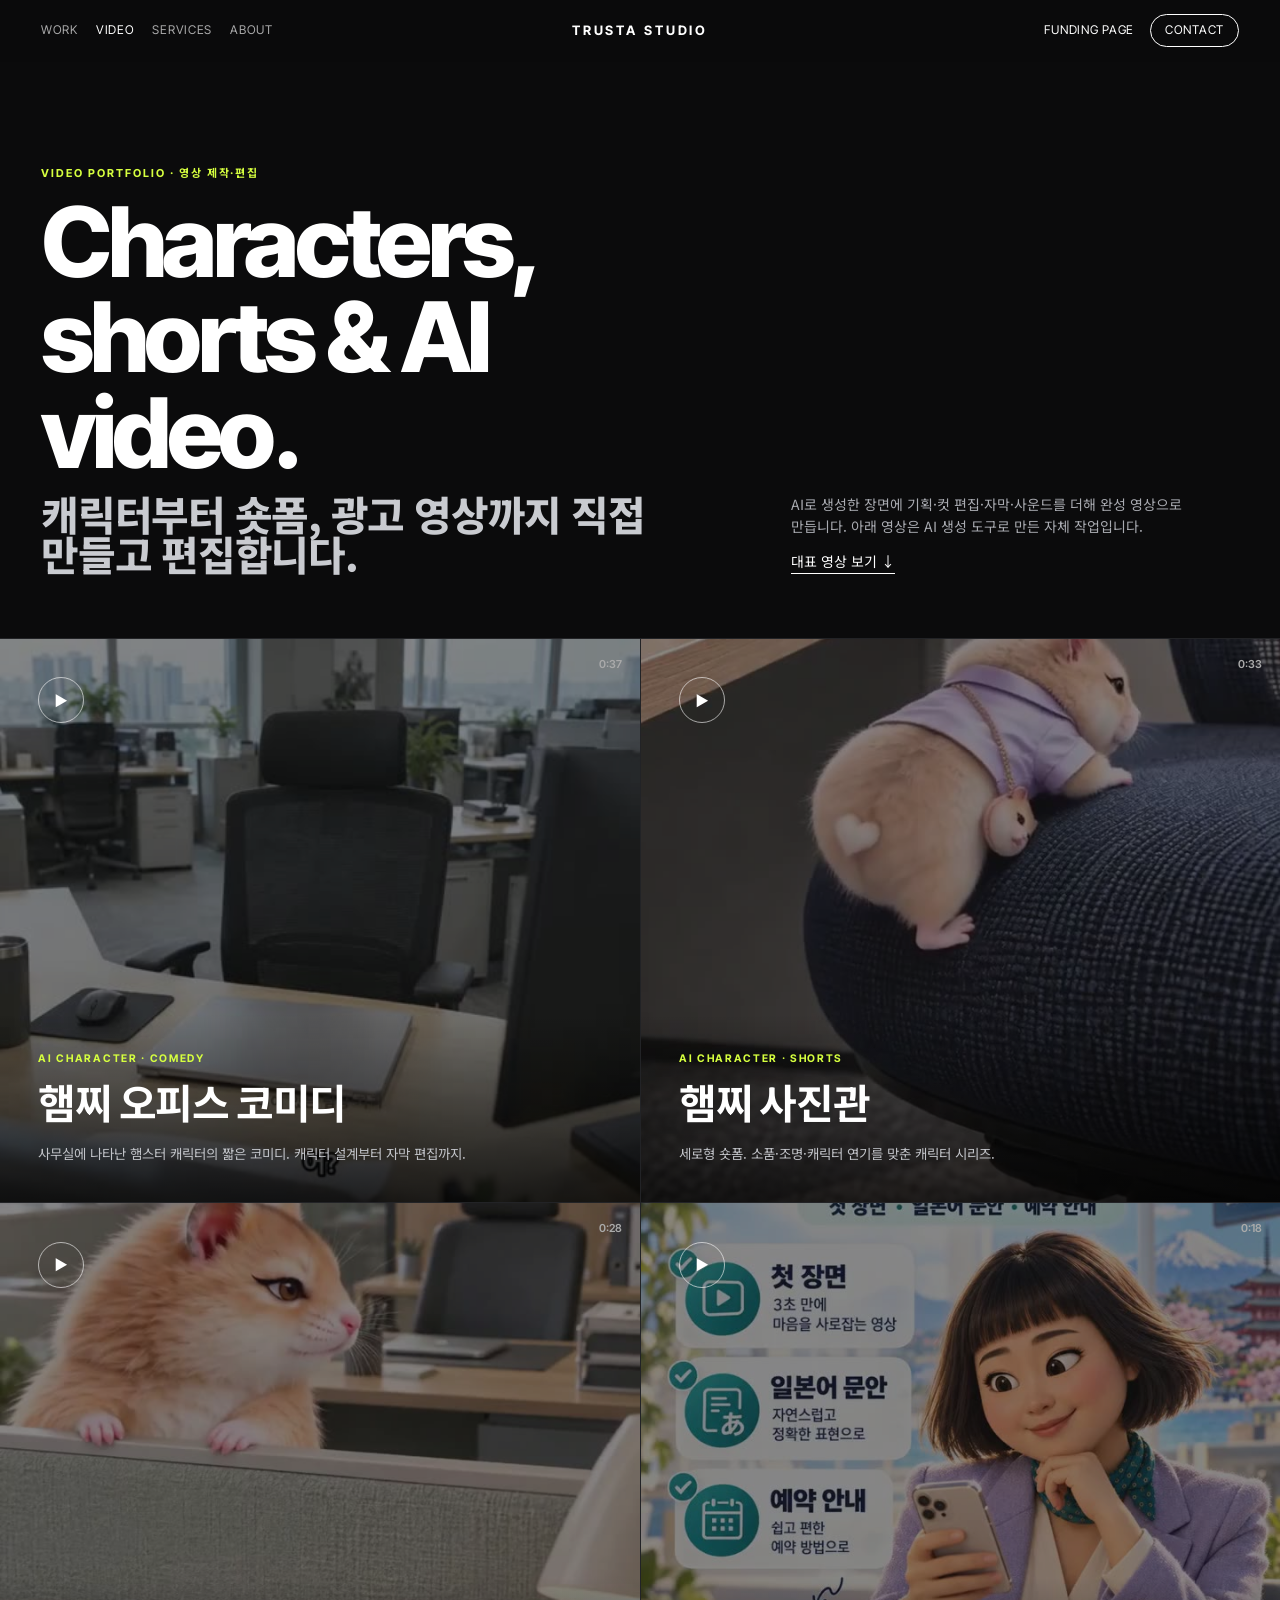
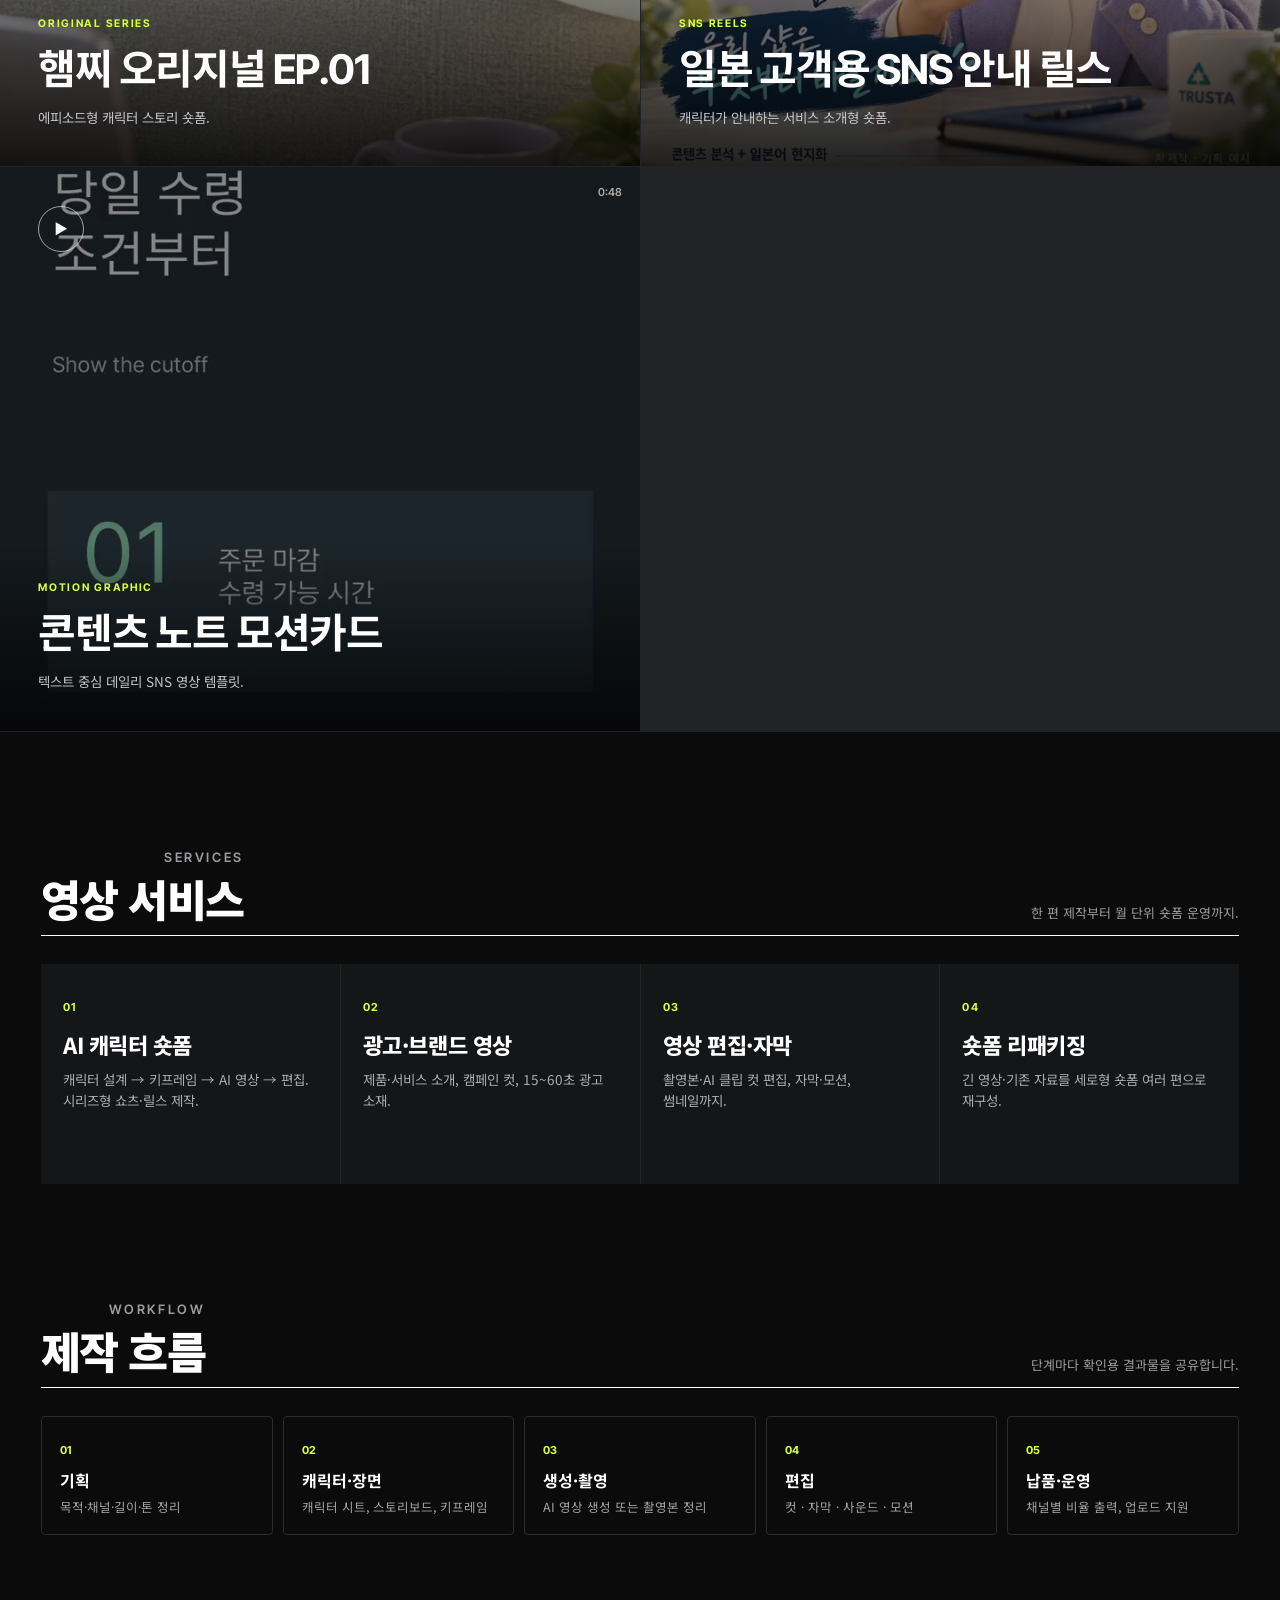
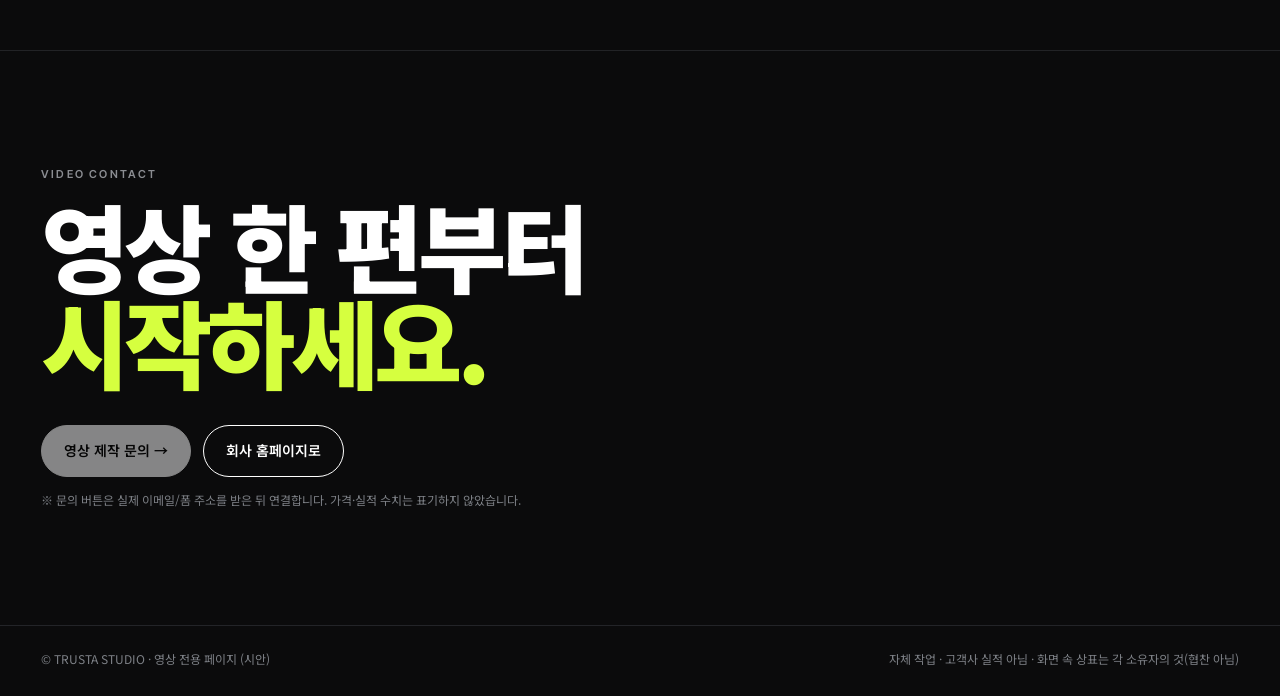
==== video.html @ 5128ac36 "TRUSTA STUDIO homepage draft Co-Authored-By: Claude Sonnet 5.5 <noreply@anthropic.com>" ====
<!doctype html>
<html lang="ko">
<head>
<meta charset="utf-8">
<meta name="viewport" content="width=device-width, initial-scale=1">
<title>TRUSTA STUDIO — Video · 영상 제작·편집</title>
<link rel="preconnect" href="https://fonts.googleapis.com">
<link rel="preconnect" href="https://fonts.gstatic.com" crossorigin>
<link href="https://fonts.googleapis.com/css2?family=Inter+Tight:wght@400;500;600;700;800&family=Noto+Sans+KR:wght@400;500;700;800;900&display=swap" rel="stylesheet">
<link rel="stylesheet" href="assets/site.css">
<style>
body{background:var(--dark);color:#fff}
.vhero{display:grid;grid-template-columns:1.6fr 1fr;gap:32px;align-items:end;padding-top:clamp(48px,8vw,110px);padding-bottom:clamp(36px,5vw,64px)}
.vhero .lab{font:700 11px var(--sans);letter-spacing:.18em;color:var(--lime);text-transform:uppercase}
.vhero h1{font-family:var(--sans);font-weight:800;font-size:clamp(44px,7.6vw,118px);line-height:.98;letter-spacing:-.045em;margin-top:14px}
.vhero h1 small{display:block;font-family:var(--kr);font-weight:800;font-size:.42em;letter-spacing:-.03em;color:#c9cbd0;margin-top:14px}
.vhero aside{font-size:14px;color:#a9abb1}
.vhero aside a{display:inline-block;margin-top:14px;color:#fff;border-bottom:1px solid}
@media(max-width:860px){.vhero{grid-template-columns:1fr}}
.vgrid{display:grid;grid-template-columns:1fr 1fr;gap:1px;background:#222326;border-top:1px solid #222326;border-bottom:1px solid #222326}
.vcard{position:relative;background:var(--dark);min-height:clamp(320px,44vw,620px);overflow:hidden;cursor:pointer;display:flex;align-items:flex-end}
.vcard video{position:absolute;inset:0;width:100%;height:100%;object-fit:cover;opacity:.55;transition:opacity .5s, transform 1s}
.vcard:hover video{opacity:.85;transform:scale(1.03)}
.vcard .txt{position:relative;z-index:2;padding:clamp(18px,3vw,40px);width:100%;background:linear-gradient(0deg,rgba(0,0,0,.75),transparent)}
.vcard .lab{font:700 10.5px var(--sans);letter-spacing:.16em;color:var(--lime);text-transform:uppercase}
.vcard h3{font-family:var(--sans);font-weight:700;font-size:clamp(26px,3.2vw,46px);letter-spacing:-.03em;margin:8px 0 6px}
.vcard p{font-size:13.5px;color:#c1c3c8;max-width:440px}
.vcard .pb{position:absolute;z-index:3;left:clamp(18px,3vw,40px);top:clamp(18px,3vw,40px);width:46px;height:46px;border-radius:50%;border:1px solid rgba(255,255,255,.6);display:grid;place-items:center;font-size:14px}
.vcard .dur{position:absolute;z-index:3;right:18px;top:18px;font:600 11px var(--sans);color:#aaa}
.vcard.tall video{object-position:center 30%}
@media(max-width:760px){.vgrid{grid-template-columns:1fr}}
.vsvc{display:grid;grid-template-columns:repeat(4,1fr);gap:1px;background:#222326}
.vsvc div{background:var(--dark-2);padding:28px 22px;min-height:220px}
.vsvc b{font:700 11px var(--sans);letter-spacing:.14em;color:var(--lime)}
.vsvc h4{font-size:22px;font-weight:800;margin:10px 0 8px;letter-spacing:-.02em}
.vsvc p{font-size:13.5px;color:#a9abb1}
@media(max-width:900px){.vsvc{grid-template-columns:1fr 1fr}}
@media(max-width:520px){.vsvc{grid-template-columns:1fr}}
.dark .sh{border-color:#fff}.dark .sh p{color:#9a9ca1}
.flow{display:grid;grid-template-columns:repeat(5,1fr);gap:10px;counter-reset:s}
.flow div{border:1px solid #2a2b2f;border-radius:4px;padding:18px}
.flow div::before{counter-increment:s;content:"0" counter(s);font:700 11px var(--sans);color:var(--lime)}
.flow h4{font-size:16px;margin:8px 0 4px}.flow p{font-size:12.5px;color:#a0a2a8}
@media(max-width:900px){.flow{grid-template-columns:1fr 1fr}}
</style>
</head>
<body>
<header class="top dark">
  <nav>
    <a href="index.html#work">Work</a>
    <a href="video.html" class="on">Video</a>
    <a href="index.html#services" class="opt">Services</a>
    <a href="index.html#about" class="opt">About</a>
  </nav>
  <a class="brand" href="index.html">TRUSTA STUDIO</a>
  <div class="right"><a href="wadiz/index.html">Funding page</a><a class="cta" href="#contact">Contact</a></div>
</header>

<section class="pad vhero">
  <div>
    <p class="lab">Video portfolio · 영상 제작·편집</p>
    <h1>Characters, shorts &amp; AI video.<small>캐릭터부터 숏폼, 광고 영상까지 직접 만들고 편집합니다.</small></h1>
  </div>
  <aside>AI로 생성한 장면에 기획·컷 편집·자막·사운드를 더해 완성 영상으로 만듭니다. 아래 영상은 AI 생성 도구로 만든 자체 작업입니다.<br><a href="#reel">대표 영상 보기 ↓</a></aside>
</section>

<section class="vgrid" id="reel"></section>

<section class="pad sec dark">
  <div class="sh"><div><p class="eyebrow">Services</p><h2>영상 서비스</h2></div><p>한 편 제작부터 월 단위 숏폼 운영까지.</p></div>
  <div class="vsvc">
    <div><b>01</b><h4>AI 캐릭터 숏폼</h4><p>캐릭터 설계 → 키프레임 → AI 영상 → 편집. 시리즈형 쇼츠·릴스 제작.</p></div>
    <div><b>02</b><h4>광고·브랜드 영상</h4><p>제품·서비스 소개, 캠페인 컷, 15~60초 광고 소재.</p></div>
    <div><b>03</b><h4>영상 편집·자막</h4><p>촬영본·AI 클립 컷 편집, 자막·모션, 썸네일까지.</p></div>
    <div><b>04</b><h4>숏폼 리패키징</h4><p>긴 영상·기존 자료를 세로형 숏폼 여러 편으로 재구성.</p></div>
  </div>
</section>

<section class="pad sec dark" style="padding-top:0">
  <div class="sh"><div><p class="eyebrow">Workflow</p><h2>제작 흐름</h2></div><p>단계마다 확인용 결과물을 공유합니다.</p></div>
  <div class="flow">
    <div><h4>기획</h4><p>목적·채널·길이·톤 정리</p></div>
    <div><h4>캐릭터·장면</h4><p>캐릭터 시트, 스토리보드, 키프레임</p></div>
    <div><h4>생성·촬영</h4><p>AI 영상 생성 또는 촬영본 정리</p></div>
    <div><h4>편집</h4><p>컷 · 자막 · 사운드 · 모션</p></div>
    <div><h4>납품·운영</h4><p>채널별 비율 출력, 업로드 지원</p></div>
  </div>
</section>

<section class="contact pad sec" id="contact" style="border-top:1px solid #222326">
  <p class="eyebrow" style="color:#8b8d92">Video contact</p>
  <h2 style="margin-top:14px">영상 한 편부터<br><span style="color:var(--lime)">시작하세요.</span></h2>
  <div class="row"><a class="btn solid" href="#" aria-disabled="true" title="실제 문의 채널 연결 필요">영상 제작 문의 →</a><a class="btn" href="index.html">회사 홈페이지로</a></div>
  <p style="margin-top:14px;font-size:12px;color:#7d8086">※ 문의 버튼은 실제 이메일/폼 주소를 받은 뒤 연결합니다. 가격·실적 수치는 표기하지 않았습니다.</p>
</section>
<footer class="foot pad"><span>© TRUSTA STUDIO · 영상 전용 페이지 (시안)</span><span>자체 작업 · 고객사 실적 아님 · 화면 속 상표는 각 소유자의 것(협찬 아님)</span></footer>

<div class="lb" id="lb"><button id="lbx" aria-label="닫기">×</button><div id="lbm"></div><p id="lbc"></p></div>
<script>
const V=[
 ["hamster_office_16x9","AI Character · Comedy","햄찌 오피스 코미디","사무실에 나타난 햄스터 캐릭터의 짧은 코미디. 캐릭터 설계부터 자막 편집까지.","0:37"],
 ["hamzzi_office_9x16","AI Character · Shorts","햄찌 사진관","세로형 숏폼. 소품·조명·캐릭터 연기를 맞춘 캐릭터 시리즈.","0:33"],
 ["hamzzi_ep01_9x16","Original Series","햄찌 오리지널 EP.01","에피소드형 캐릭터 스토리 숏폼.","0:28"],
 ["sns_character_short","SNS Reels","일본 고객용 SNS 안내 릴스","캐릭터가 안내하는 서비스 소개형 숏폼.","0:18"],
 ["sns_motion_card","Motion Graphic","콘텐츠 노트 모션카드","텍스트 중심 데일리 SNS 영상 템플릿.","0:48"]
];
document.getElementById('reel').innerHTML=V.map(([f,l,t,d,du])=>`<article class="vcard" data-src="assets/video/${f}.mp4" data-t="${t}">
<video src="assets/video/${f}.mp4" poster="assets/video/${f}.jpg" muted loop playsinline preload="none"></video>
<span class="pb">▶</span><span class="dur">${du}</span>
<div class="txt"><p class="lab">${l}</p><h3>${t}</h3><p>${d}</p></div></article>`).join('');
const cards=[...document.querySelectorAll('.vcard')];
cards.forEach(c=>{const v=c.querySelector('video');c.addEventListener('mouseenter',()=>v.play().catch(()=>{}));c.addEventListener('mouseleave',()=>v.pause())});
const vio=new IntersectionObserver(es=>es.forEach(x=>{if(matchMedia('(hover:none)').matches){const v=x.target.querySelector('video');x.isIntersecting?v.play().catch(()=>{}):v.pause()}}),{threshold:.5});
cards.forEach(c=>vio.observe(c));
const lb=document.getElementById('lb'),lbm=document.getElementById('lbm');
document.addEventListener('click',e=>{const c=e.target.closest('[data-src]');if(c){lbm.innerHTML=`<video src="${c.dataset.src}" controls autoplay playsinline></video>`;document.getElementById('lbc').textContent=c.dataset.t;lb.classList.add('on');return}
 if(e.target===lb||e.target.id==='lbx'){lb.classList.remove('on');lbm.innerHTML=''}});
addEventListener('keydown',e=>{if(e.key==='Escape'){lb.classList.remove('on');lbm.innerHTML=''}});
</script>
</body>
</html>
---- assets/site.css ----
/* TRUSTA STUDIO v2 — 레퍼런스 구조 분석 반영
   BUCK: 상단 소개문 + 2열 작업 카드(라벨·제목·한줄설명) + 분야 필터
   Ordinary People: 좌측 소문자 메뉴 · 중앙 로고 · 프로젝트명|분야|설명 3단 + 풀블리드 이미지
   studio fnt: 검정 배경 4열 프로젝트 인덱스
   HMS Studio: 어두운 영상 페이지 · 대형 헤드라인 · 재생 버튼 카드 · 포인트 컬러 라벨
   Plus X: 서비스 분류형 회사 소개 (사이트가 자동 접속에서 로딩되지 않아 화면 분석 못함) */
:root{
  --bg:#ffffff; --ink:#0b0b0c; --mute:#8b8d92; --line:#e6e6e6; --soft:#f3f3f2;
  --dark:#0b0b0c; --dark-2:#151618; --accent:#2f6bff; --lime:#d6ff3f;
  --sans:"Inter Tight","Noto Sans KR",system-ui,sans-serif;
  --kr:"Noto Sans KR",system-ui,sans-serif;
  --pad:clamp(16px,3.2vw,48px);
}
*{box-sizing:border-box;margin:0;padding:0}
html{scroll-behavior:smooth}
body{background:var(--bg);color:var(--ink);font-family:var(--kr);line-height:1.55;-webkit-font-smoothing:antialiased;overflow-x:hidden;word-break:keep-all}
img,video{display:block;max-width:100%}
a{color:inherit;text-decoration:none}
.pad{padding-left:var(--pad);padding-right:var(--pad)}
.eyebrow{font-family:var(--sans);font-size:11px;letter-spacing:.2em;text-transform:uppercase;font-weight:600;color:var(--mute)}

/* header (Ordinary People형) */
.top{position:sticky;top:0;z-index:40;display:grid;grid-template-columns:1fr auto 1fr;align-items:center;padding:14px var(--pad);background:rgba(255,255,255,.92);backdrop-filter:blur(10px);border-bottom:1px solid transparent;font-family:var(--sans);font-size:12px;letter-spacing:.06em;text-transform:uppercase}
.top.dark{background:rgba(11,11,12,.88);color:#fff}
.top nav{display:flex;gap:18px}
.top nav a{opacity:.65}.top nav a:hover,.top nav a.on{opacity:1}
.top .brand{font-weight:700;letter-spacing:.22em;font-size:13px;white-space:nowrap}
.top .right{justify-self:end;display:flex;gap:16px;align-items:center}
.top .cta{border:1px solid currentColor;border-radius:99px;padding:6px 14px;white-space:nowrap}
@media(max-width:760px){.top{grid-template-columns:auto 1fr;gap:12px}.top .brand{order:-1;justify-self:start}.top nav{justify-self:end;gap:12px;font-size:10.5px}.top .right{display:none}}
@media(max-width:400px){.top nav a.opt{display:none}}

/* intro statement (BUCK·OP형) */
.intro{display:grid;grid-template-columns:2fr 1fr;gap:32px;padding-top:clamp(36px,6vw,80px);padding-bottom:clamp(28px,4vw,48px)}
.intro h1{font-weight:500;font-size:clamp(24px,3.1vw,44px);line-height:1.3;letter-spacing:-.025em;max-width:22em}
.intro h1 b{font-weight:800}
.intro aside{justify-self:end;font-size:13px;color:var(--mute);display:flex;flex-direction:column;gap:6px;text-align:right}
.intro aside a{color:var(--ink)}
@media(max-width:760px){.intro{grid-template-columns:1fr}.intro aside{justify-self:start;text-align:left;flex-direction:row;flex-wrap:wrap;gap:14px}}

/* showreel */
.reel{position:relative;margin:0 var(--pad);aspect-ratio:16/9;max-height:86vh;width:calc(100% - 2*var(--pad));background:#000;overflow:hidden;border-radius:2px}
.reel video{width:100%;height:100%;object-fit:cover}
.reel .tag{position:absolute;left:18px;bottom:16px;color:#fff;font-family:var(--sans);font-size:12px;letter-spacing:.12em;text-transform:uppercase;display:flex;gap:12px;align-items:center}
.playbtn{display:inline-flex;align-items:center;gap:8px;background:rgba(255,255,255,.14);backdrop-filter:blur(8px);border:1px solid rgba(255,255,255,.4);color:#fff;border-radius:99px;padding:8px 14px;font:600 12px var(--sans);letter-spacing:.08em;cursor:pointer}
.playbtn:hover{background:#fff;color:#000}

/* section head */
.sec{padding-top:clamp(64px,9vw,128px);padding-bottom:clamp(64px,9vw,128px)}
.sh{display:flex;justify-content:space-between;align-items:end;gap:20px;margin-bottom:28px;border-bottom:1px solid var(--ink);padding-bottom:12px}
.sh h2{font-weight:900;font-size:clamp(26px,3.4vw,46px);letter-spacing:-.035em;line-height:1.1}
.sh .eyebrow{margin-bottom:8px}
.sh p{font-size:13px;color:var(--mute);max-width:360px;text-align:right}
@media(max-width:700px){.sh{flex-direction:column;align-items:start}.sh p{text-align:left}}

/* featured project (OP형) */
.feat{margin-bottom:clamp(48px,7vw,96px)}
.feat .meta{display:grid;grid-template-columns:1.1fr 1fr 1.6fr;gap:24px;padding:0 0 18px}
.feat .meta h3{font-weight:900;font-size:clamp(26px,3vw,40px);letter-spacing:-.03em;line-height:1.05}
.feat .meta .disc{font-weight:500;font-size:clamp(17px,1.6vw,22px);line-height:1.3}
.feat .meta p{font-size:14px;color:#44464b}
.feat .meta p a{display:inline-block;margin-top:8px;font-size:12px;color:var(--ink);border-bottom:1px solid}
.feat .media{display:grid;gap:10px;grid-template-columns:repeat(var(--cols,3),1fr)}
.feat .media img,.feat .media video{width:100%;height:100%;aspect-ratio:var(--ar,4/5);object-fit:cover;background:var(--soft)}
@media(max-width:860px){.feat .meta{grid-template-columns:1fr;gap:8px}.feat .media{grid-template-columns:repeat(2,1fr)}}

/* BUCK형 2열 카드 + 필터 */
.filters{display:flex;flex-wrap:wrap;gap:4px 22px;margin-bottom:28px;font-family:var(--sans);font-size:13px}
.filters button{background:none;border:0;font:inherit;color:var(--mute);cursor:pointer;padding:4px 0;border-bottom:1px solid transparent}
.filters button.on{color:var(--ink);border-color:var(--ink)}
.cards{display:grid;grid-template-columns:1fr 1fr;gap:clamp(18px,2.4vw,32px)}
.card .m{position:relative;aspect-ratio:4/3;overflow:hidden;background:var(--soft)}
.card .m img,.card .m video{width:100%;height:100%;object-fit:cover;transition:transform .8s cubic-bezier(.2,.7,.2,1)}
.card:hover .m img,.card:hover .m video{transform:scale(1.035)}
.card .t{display:grid;grid-template-columns:1fr 2fr;gap:16px;padding-top:10px;font-size:13px}
.card .t .k{color:var(--mute)}
.card .t b{display:block;font-weight:600;font-size:14px;color:var(--ink)}
.card .t span{color:var(--mute)}
.card.hide{display:none}
.card .badge{position:absolute;top:12px;left:12px;background:#000;color:#fff;font:600 10px var(--sans);letter-spacing:.14em;padding:4px 8px;text-transform:uppercase}
@media(max-width:700px){.cards{grid-template-columns:1fr}}

/* studio fnt형 인덱스 */
.index{background:var(--dark);color:#fff}
.index .sh{border-color:#fff}
.index .sh p{color:#9a9ca1}
.idx{display:grid;grid-template-columns:repeat(4,1fr);gap:22px 14px}
.idx a .m{aspect-ratio:4/3;overflow:hidden;background:#1a1b1e}
.idx a img{width:100%;height:100%;object-fit:cover;transition:opacity .3s}
.idx a:hover img{opacity:.75}
.idx a p{font-size:12.5px;margin-top:8px;color:#d6d7da}
@media(max-width:960px){.idx{grid-template-columns:repeat(3,1fr)}}
@media(max-width:600px){.idx{grid-template-columns:repeat(2,1fr)}}

/* services list (Plus X형 분류) */
.svc{border-top:1px solid var(--ink)}
.svc details{border-bottom:1px solid var(--line)}
.svc summary{list-style:none;display:grid;grid-template-columns:70px 1.3fr 2fr 40px;gap:16px;align-items:center;padding:22px 0;cursor:pointer}
.svc summary::-webkit-details-marker{display:none}
.svc .n{font-family:var(--sans);font-size:12px;color:var(--mute)}
.svc h3{font-size:clamp(22px,2.6vw,36px);font-weight:900;letter-spacing:-.03em}
.svc .d{font-size:14px;color:#55575c}
.svc .pl{font-size:24px;font-weight:300;justify-self:end;transition:transform .3s}
.svc details[open] .pl{transform:rotate(45deg)}
.svc .body{display:grid;grid-template-columns:70px 1fr;gap:16px;padding:0 0 24px}
.svc .chips{display:flex;flex-wrap:wrap;gap:6px}
.svc .chips span{font-size:12px;border:1px solid var(--line);border-radius:99px;padding:4px 10px}
.svc .thumbs{display:flex;gap:8px;margin-top:14px;overflow-x:auto}
.svc .thumbs img{height:120px;width:auto;border-radius:2px}
.svc .ready{font-size:12px;color:var(--accent);margin-top:10px}
@media(max-width:700px){.svc summary{grid-template-columns:36px 1fr 28px}.svc .d{display:none}.svc .body{grid-template-columns:1fr}}

/* process */
.steps{display:grid;grid-template-columns:repeat(4,1fr);gap:24px}
.steps div{border-top:1px solid var(--ink);padding-top:14px}
.steps b{font-family:var(--sans);font-size:12px;color:var(--mute)}
.steps h4{font-size:20px;font-weight:800;margin:6px 0;letter-spacing:-.02em}
.steps p{font-size:13.5px;color:#55575c}
@media(max-width:860px){.steps{grid-template-columns:1fr 1fr}}

/* contact */
.contact{background:var(--dark);color:#fff}
.contact h2{font-weight:900;font-size:clamp(40px,7.5vw,112px);line-height:1;letter-spacing:-.05em}
.contact h2 span{color:var(--accent)}
.contact .row{display:flex;flex-wrap:wrap;gap:12px;margin-top:36px}
.btn{display:inline-flex;align-items:center;gap:10px;padding:14px 22px;border-radius:99px;font-weight:600;font-size:14px;border:1px solid #fff}
.btn.solid{background:#fff;color:#000}
.btn[aria-disabled=true]{opacity:.5;cursor:not-allowed}
.foot{background:var(--dark);color:#7d8086;font-size:12px;display:flex;flex-wrap:wrap;justify-content:space-between;gap:10px;padding-top:24px;padding-bottom:28px;border-top:1px solid #232428}

/* lightbox */
.lb{position:fixed;inset:0;z-index:100;background:rgba(0,0,0,.94);display:none;align-items:center;justify-content:center;padding:20px}
.lb.on{display:flex}
.lb img,.lb video{max-width:94vw;max-height:84vh;object-fit:contain}
.lb button{position:absolute;top:12px;right:18px;background:none;border:0;color:#fff;font-size:34px;cursor:pointer}
.lb p{position:absolute;bottom:16px;left:0;right:0;text-align:center;color:#bbb;font-size:13px}

.rv{opacity:0;transform:translateY(24px);transition:opacity .9s, transform .9s cubic-bezier(.2,.7,.2,1)}
.rv.in{opacity:1;transform:none}
@media (prefers-reduced-motion:reduce){.rv{opacity:1;transform:none;transition:none}}
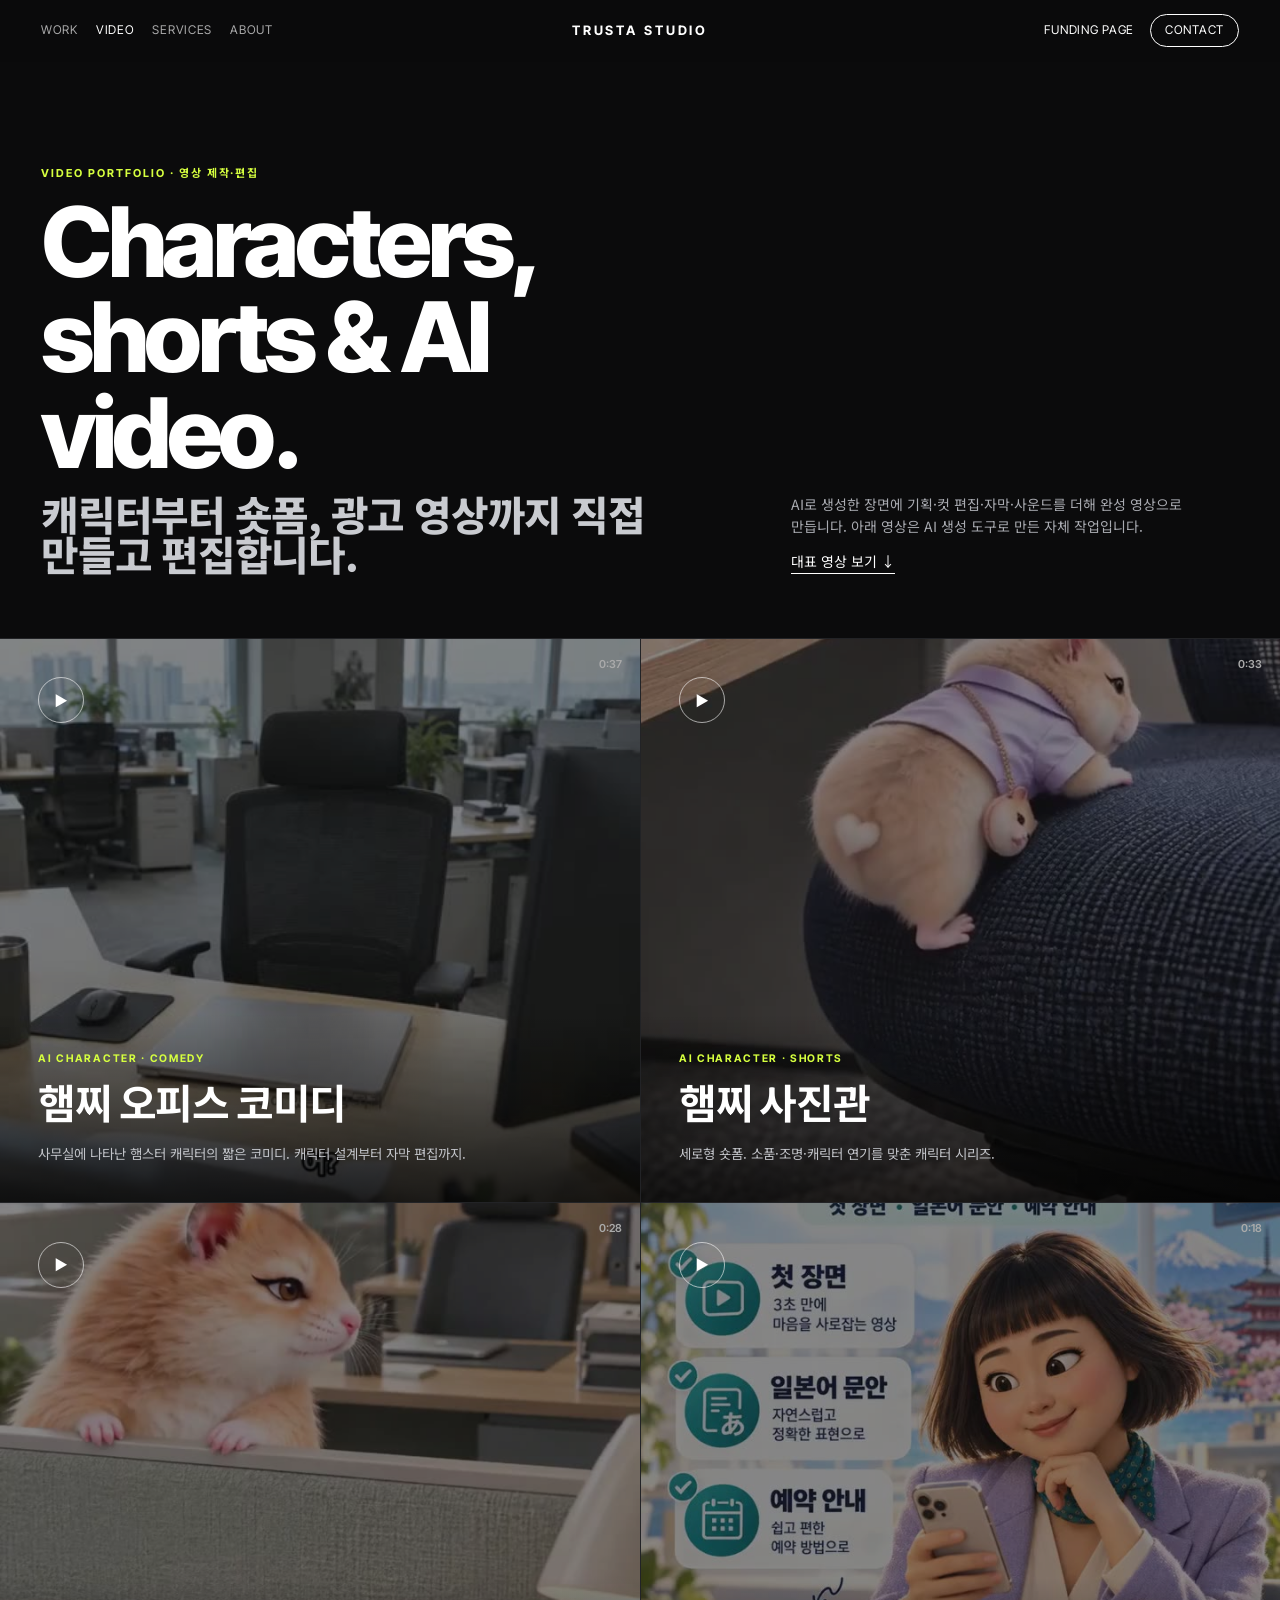
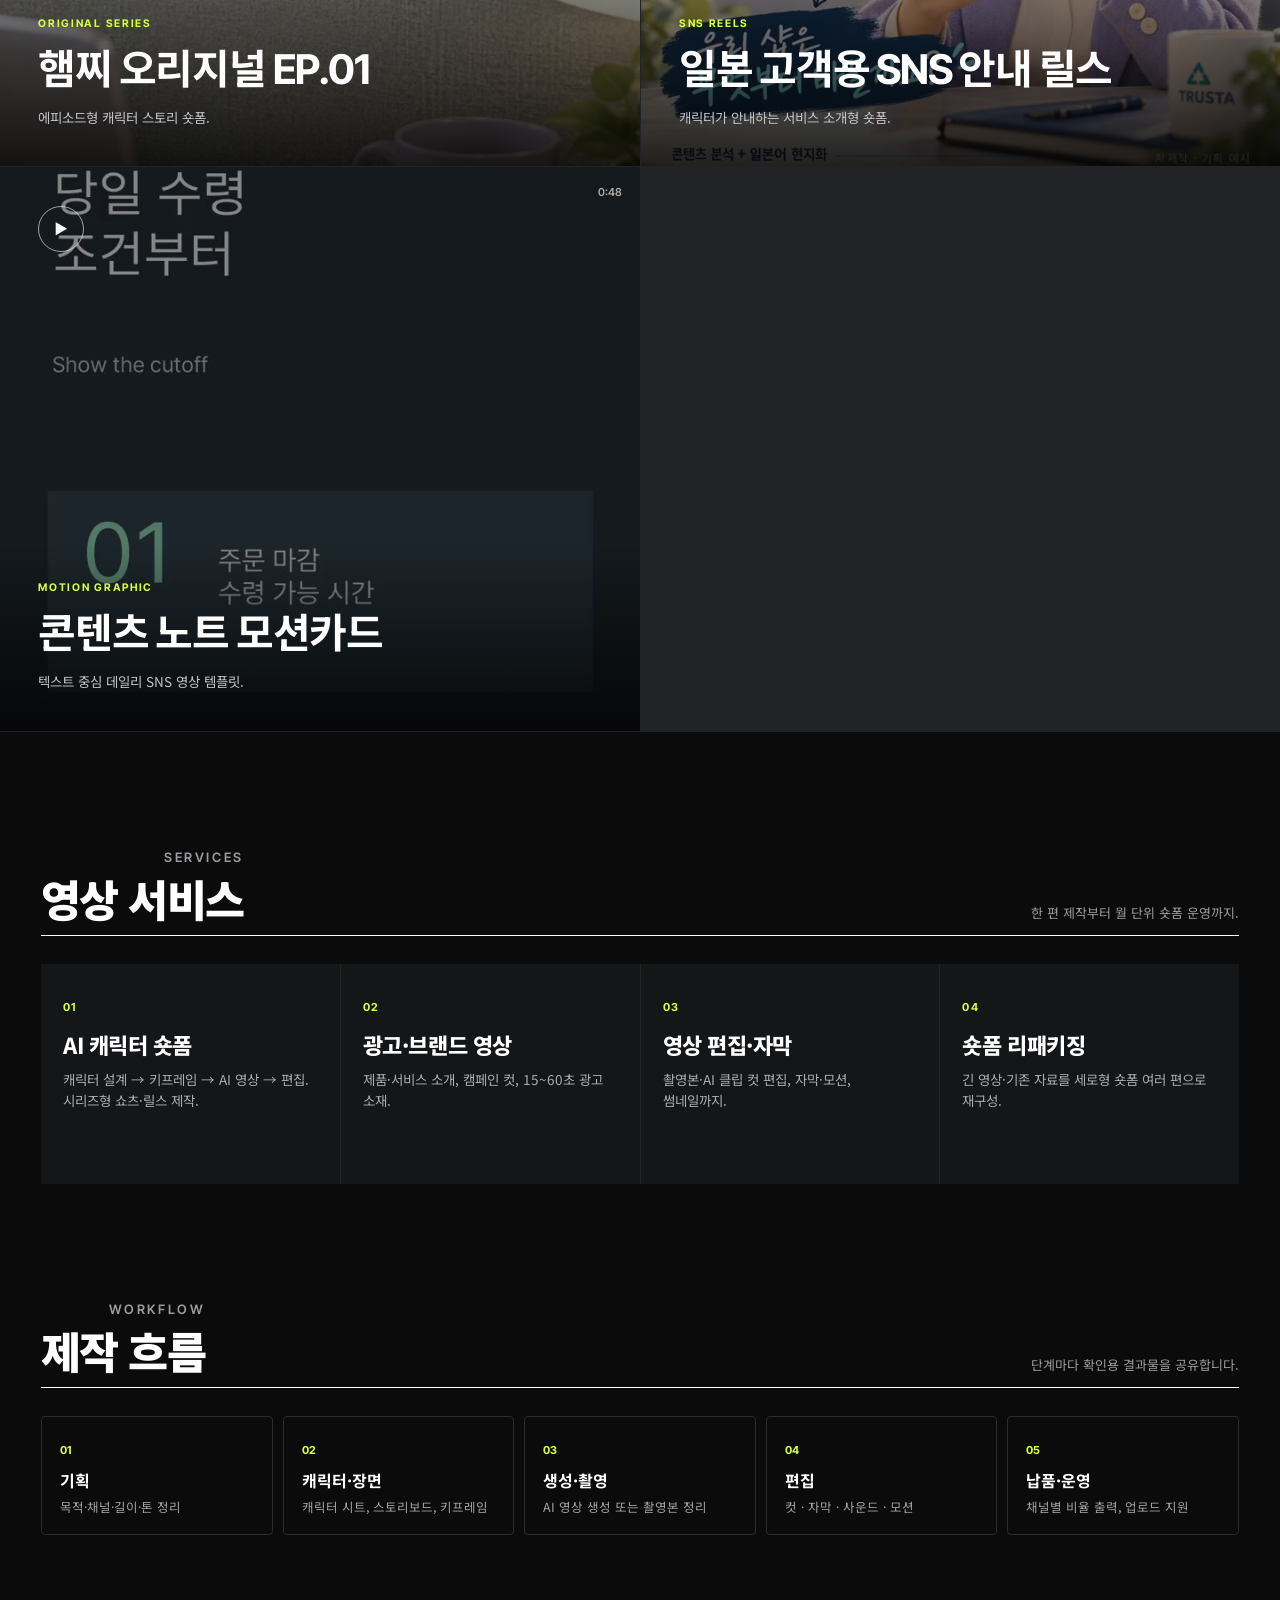
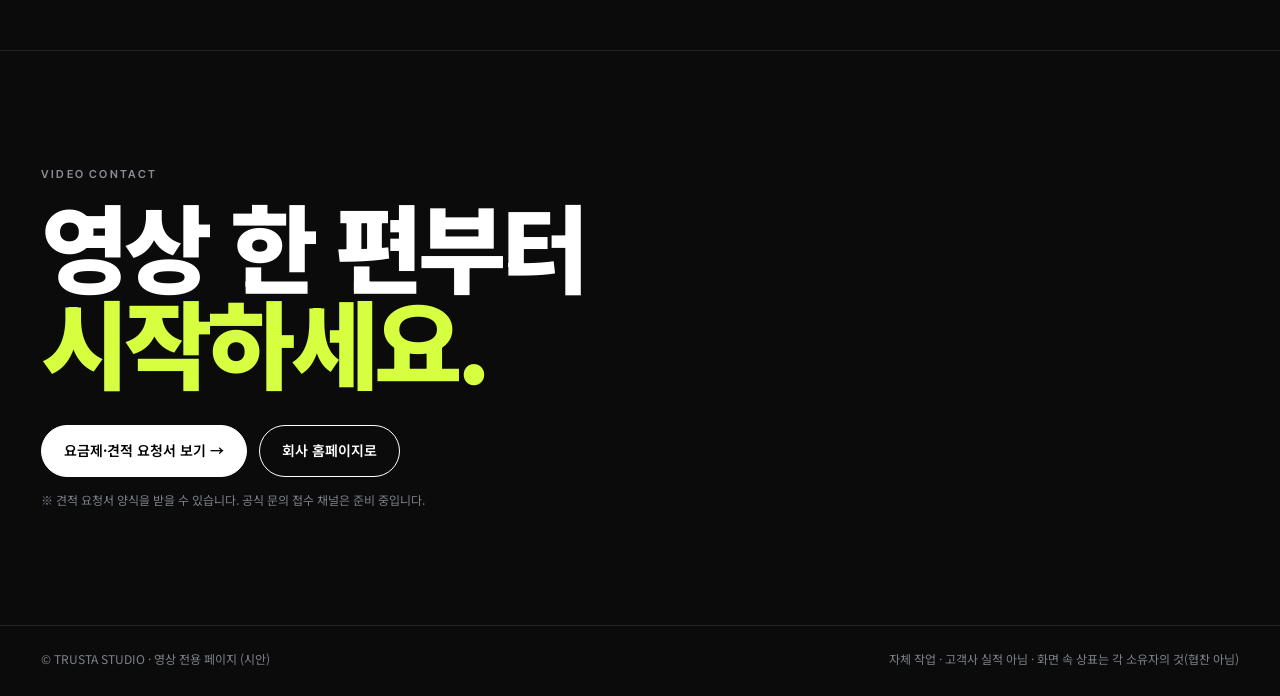
==== commit 8bdfc2e1: "Add TRUSTA service plans and downloadable project brief" ====
--- a/video.html
+++ b/video.html
@@ -90,8 +90,8 @@
 <section class="contact pad sec" id="contact" style="border-top:1px solid #222326">
   <p class="eyebrow" style="color:#8b8d92">Video contact</p>
   <h2 style="margin-top:14px">영상 한 편부터<br><span style="color:var(--lime)">시작하세요.</span></h2>
-  <div class="row"><a class="btn solid" href="#" aria-disabled="true" title="실제 문의 채널 연결 필요">영상 제작 문의 →</a><a class="btn" href="index.html">회사 홈페이지로</a></div>
-  <p style="margin-top:14px;font-size:12px;color:#7d8086">※ 문의 버튼은 실제 이메일/폼 주소를 받은 뒤 연결합니다. 가격·실적 수치는 표기하지 않았습니다.</p>
+  <div class="row"><a class="btn solid" href="plans.html">요금제·견적 요청서 보기 →</a><a class="btn" href="index.html">회사 홈페이지로</a></div>
+  <p style="margin-top:14px;font-size:12px;color:#7d8086">※ 견적 요청서 양식을 받을 수 있습니다. 공식 문의 접수 채널은 준비 중입니다.</p>
 </section>
 <footer class="foot pad"><span>© TRUSTA STUDIO · 영상 전용 페이지 (시안)</span><span>자체 작업 · 고객사 실적 아님 · 화면 속 상표는 각 소유자의 것(협찬 아님)</span></footer>
 
